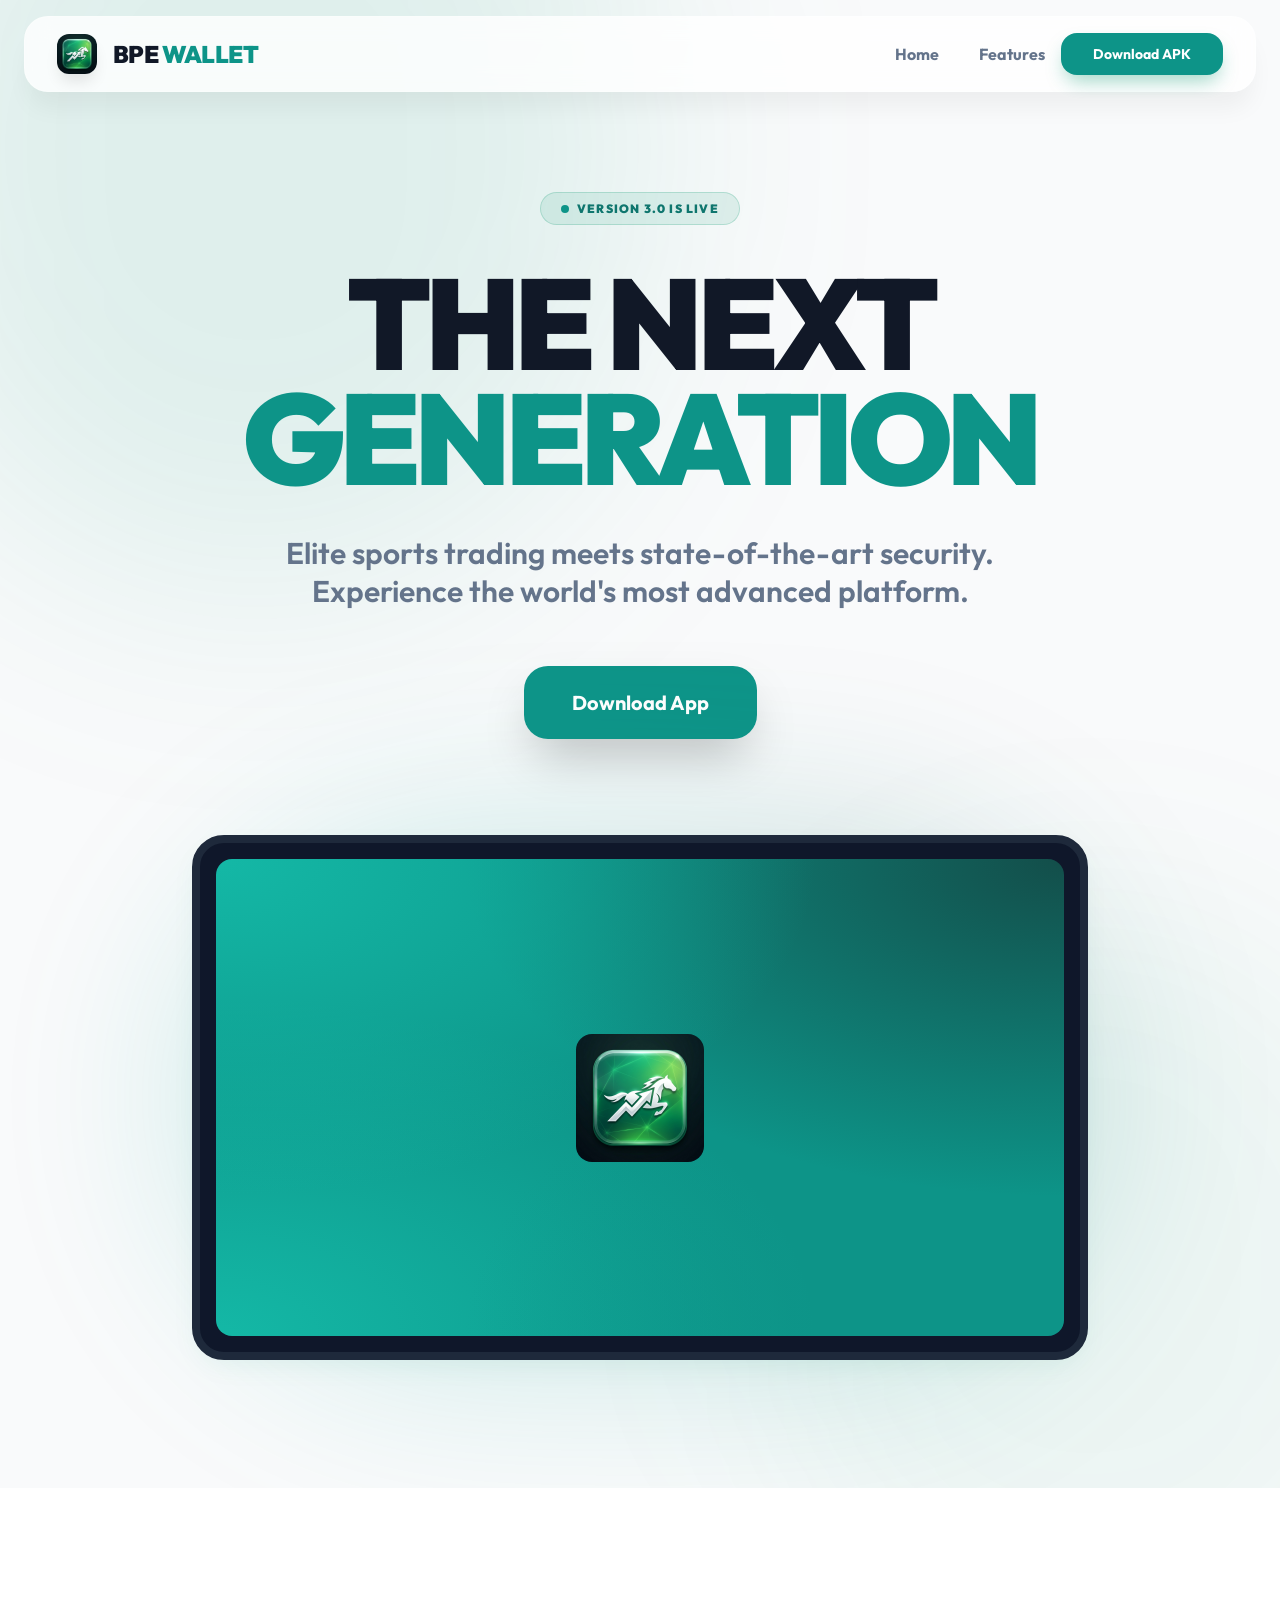
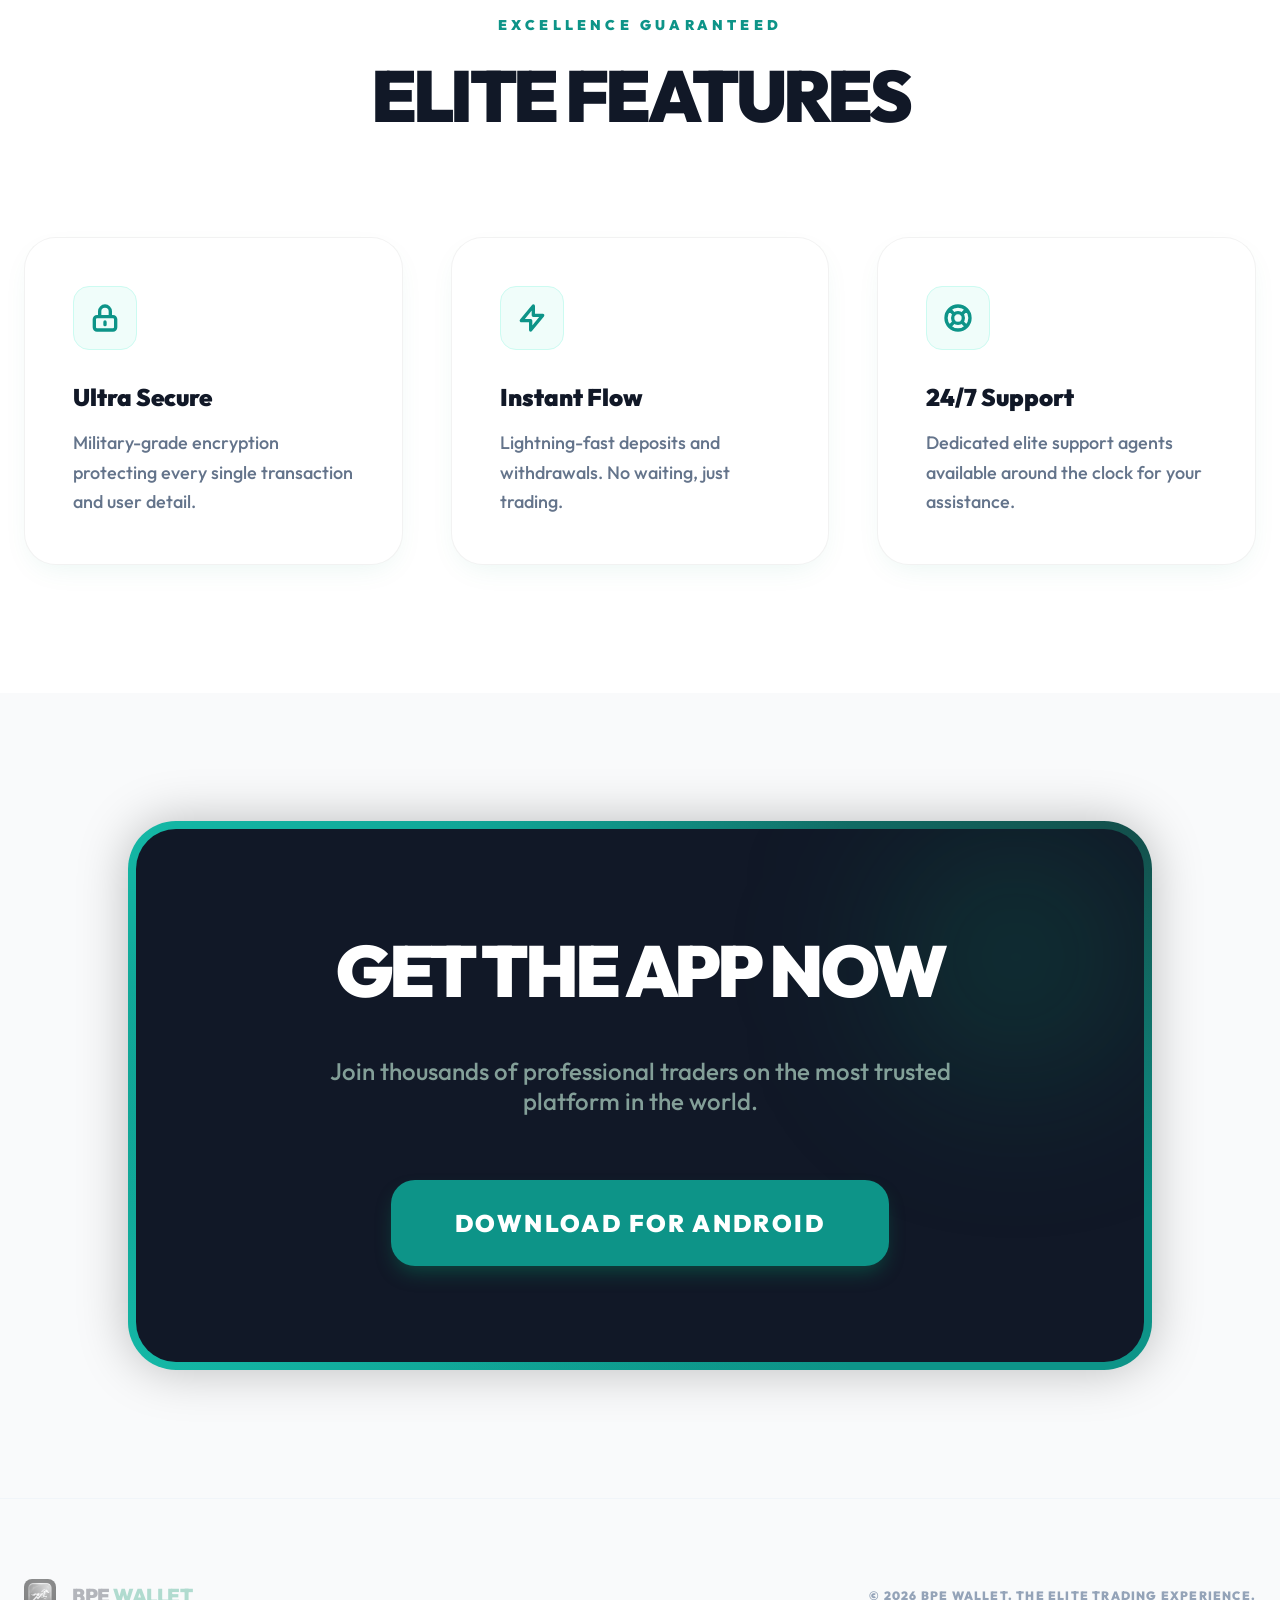
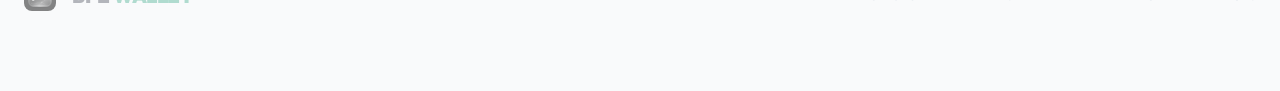
==== Bpewallet .com/index.html @ 8342073a "Add files via upload" ====
<!DOCTYPE html>
<html lang="en">
<head>
  <meta charset="UTF-8">
  <meta name="viewport" content="width=device-width, initial-scale=1.0">
  <meta name="description" content="BPE Wallet - The world's most advanced sports trading and betting platform. Premium, secure, and lightning fast.">
  <title>BPE Wallet | Elite Sports Trading</title>
  <link href="https://fonts.googleapis.com/css2?family=Outfit:wght@300;400;500;600;700;800;900&display=swap" rel="stylesheet">
  <link rel="stylesheet" href="styles.css">
</head>
<body>
  <!-- Scripts -->
  <script>
    const APP_CONFIG = {
      name: "BPE Wallet",
      apkUrl: "" // I will add the new APK URL here once you provide it
    };

    function updateDownloadLinks() {
      const downloadButtons = document.querySelectorAll('.apk-download-btn');
      downloadButtons.forEach(btn => {
        btn.href = APP_CONFIG.apkUrl;
      });
    }

    window.addEventListener('DOMContentLoaded', updateDownloadLinks);
  </script>

  <!-- NAVIGATION -->
  <header class="header">
    <div class="container">
      <div class="nav-bar glass">
        <div class="logo-group">
          <img src="betpro_app_icon.png" alt="Logo" class="nav-logo">
          <span class="nav-title">BPE <span class="text-emerald">Wallet</span></span>
        </div>
        <div class="nav-right">
          <nav class="nav-links">
            <a href="#home">Home</a>
            <a href="#features">Features</a>
          </nav>
          <a href="#download" class="apk-download-btn btn-emerald btn-small">Download APK</a>
        </div>
      </div>
    </div>
  </header>

  <!-- HERO SECTION -->
  <section id="home" class="hero">
    <div class="hero-bg-blur top-left"></div>
    <div class="hero-bg-blur bottom-right"></div>

    <div class="container text-center hero-content">
      <div class="badge animate-bounce">
        <span class="badge-dot"></span>
        <span>Version 3.0 is Live</span>
      </div>

      <h1 class="hero-title">
        THE NEXT <br />
        <span class="text-emerald">GENERATION</span>
      </h1>

      <p class="hero-subtitle">
        Elite sports trading meets state-of-the-art security. Experience the world's most advanced platform.
      </p>

      <div class="hero-actions">
        <a href="#download" class="apk-download-btn btn-emerald btn-large">
          Download App
        </a>
      </div>

      <!-- App Mockup Preview -->
      <div class="app-mockup">
        <div class="mesh-gradient mockup-glow animate-pulse-slow"></div>
        <div class="premium-card mockup-card">
          <div class="mockup-screen mesh-gradient">
            <img src="betpro_app_icon.png" class="mockup-logo animate-pulse" alt="App Logo">
          </div>
        </div>
      </div>
    </div>
  </section>

  <!-- FEATURES SECTION -->
  <section id="features" class="features">
    <div class="container">
      <div class="text-center section-header">
        <h3 class="section-subtitle">Excellence Guaranteed</h3>
        <h2 class="section-title">ELITE FEATURES</h2>
      </div>

      <div class="features-grid">
        <div class="premium-card feature-card">
          <div class="feature-icon-wrapper">
            <svg class="feature-icon" fill="none" stroke="currentColor" viewBox="0 0 24 24">
              <path stroke-linecap="round" stroke-linejoin="round" stroke-width="2.5"
                d="M12 15v2m-6 4h12a2 2 0 002-2v-6a2 2 0 00-2-2H6a2 2 0 00-2 2v6a2 2 0 002 2zm10-10V7a4 4 0 00-8 0v4h8z" />
            </svg>
          </div>
          <h4 class="feature-title">Ultra Secure</h4>
          <p class="feature-desc">Military-grade encryption protecting every single transaction and user detail.</p>
        </div>

        <div class="premium-card feature-card">
          <div class="feature-icon-wrapper">
            <svg class="feature-icon" fill="none" stroke="currentColor" viewBox="0 0 24 24">
              <path stroke-linecap="round" stroke-linejoin="round" stroke-width="2.5" d="M13 10V3L4 14h7v7l9-11h-7z" />
            </svg>
          </div>
          <h4 class="feature-title">Instant Flow</h4>
          <p class="feature-desc">Lightning-fast deposits and withdrawals. No waiting, just trading.</p>
        </div>

        <div class="premium-card feature-card">
          <div class="feature-icon-wrapper">
            <svg class="feature-icon" fill="none" stroke="currentColor" viewBox="0 0 24 24">
              <path stroke-linecap="round" stroke-linejoin="round" stroke-width="2.5"
                d="M18.364 5.636l-3.536 3.536m0 5.656l3.536 3.536M9.172 9.172L5.636 5.636m3.536 9.192l-3.536 3.536M21 12a9 9 0 11-18 0 9 9 0 0118 0zm-5 0a4 4 0 11-8 0 4 4 0 018 0z" />
            </svg>
          </div>
          <h4 class="feature-title">24/7 Support</h4>
          <p class="feature-desc">Dedicated elite support agents available around the clock for your assistance.</p>
        </div>
      </div>
    </div>
  </section>

  <!-- DOWNLOAD SECTION -->
  <section id="download" class="download-section">
    <div class="download-container">
      <div class="mesh-gradient download-wrapper">
        <div class="download-content">
          <div class="download-glow"></div>
          <div class="relative z-10">
            <h2 class="download-title">GET THE APP NOW</h2>
            <p class="download-desc">
              Join thousands of professional traders on the most trusted platform in the world.
            </p>
            <a href="#" class="apk-download-btn btn-emerald btn-massive">
              Download for Android
            </a>
          </div>
        </div>
      </div>
    </div>
  </section>

  <!-- FOOTER -->
  <footer class="footer">
    <div class="container footer-content">
      <div class="footer-logo">
        <img src="betpro_app_icon.png" alt="Logo" class="footer-icon">
        <span class="footer-title">BPE <span class="text-emerald-muted">Wallet</span></span>
      </div>
      <div class="footer-copyright">
        © 2026 BPE WALLET. THE ELITE TRADING EXPERIENCE.
      </div>
    </div>
  </footer>
</body>
</html>
---- Bpewallet .com/styles.css ----
:root {
  --emerald-50: #f0fdfa;
  --emerald-100: #ccfbf1;
  --emerald-500: #14b8a6;
  --emerald-600: #0d9488;
  --emerald-700: #0f766e;
  --emerald-800: #115e59;
  --emerald-900: #134e4a;
  --surface: #F9FAFB;
  --dark: #111827;
  --slate-100: #f1f5f9;
  --slate-400: #94a3b8;
  --slate-500: #64748b;
  --slate-800: #1e293b;
  --slate-900: #0f172a;
}

* {
  margin: 0;
  padding: 0;
  box-sizing: border-box;
}

body {
  font-family: 'Outfit', sans-serif;
  background-color: var(--surface);
  color: var(--dark);
  -webkit-font-smoothing: antialiased;
  scroll-behavior: smooth;
}

body::selection {
  background-color: var(--emerald-600);
  color: white;
}

a {
  text-decoration: none;
  color: inherit;
}

/* Utilities */
.text-center { text-align: center; }
.text-emerald { color: var(--emerald-600); }
.text-emerald-muted { color: rgba(5, 150, 105, 0.3); }
.relative { position: relative; }
.z-10 { z-index: 10; }

.container {
  max-width: 1280px;
  margin-left: auto;
  margin-right: auto;
  padding-left: 1.5rem;
  padding-right: 1.5rem;
}

/* Gradients and Effects */
.mesh-gradient {
  background-color: var(--emerald-600);
  background-image:
    radial-gradient(at 0% 0%, var(--emerald-500) 0px, transparent 50%),
    radial-gradient(at 100% 0%, var(--emerald-900) 0px, transparent 50%),
    radial-gradient(at 100% 100%, var(--emerald-600) 0px, transparent 50%),
    radial-gradient(at 0% 100%, var(--emerald-500) 0px, transparent 50%);
}

.premium-card {
  background: white;
  border: 1px solid rgba(0, 0, 0, 0.05);
  border-radius: 2rem;
  box-shadow: 0 10px 30px -10px rgba(5, 150, 105, 0.1);
  transition: all 0.4s cubic-bezier(0.4, 0, 0.2, 1);
}

.premium-card:hover {
  transform: translateY(-10px);
  box-shadow: 0 25px 50px -12px rgba(5, 150, 105, 0.2);
  border-color: rgba(5, 150, 105, 0.2);
}

.btn-emerald {
  display: inline-block;
  background: var(--emerald-600);
  color: white !important;
  box-shadow: 0 10px 20px -5px rgba(5, 150, 105, 0.4);
  transition: all 0.3s ease;
  font-weight: 700;
  text-align: center;
}

.btn-emerald:hover {
  background: var(--emerald-700);
  transform: scale(1.05);
  box-shadow: 0 15px 30px -5px rgba(5, 150, 105, 0.5);
}

.glass {
  background: rgba(255, 255, 255, 0.8);
  backdrop-filter: blur(12px);
  -webkit-backdrop-filter: blur(12px);
}

/* Animations */
@keyframes pulse-slow {
  0%, 100% { transform: scale(1); opacity: 1; }
  50% { transform: scale(1.05); opacity: 0.8; }
}

@keyframes pulse {
  0%, 100% { opacity: 1; }
  50% { opacity: 0.5; }
}

@keyframes bounce {
  0%, 100% { transform: translateY(-25%); animation-timing-function: cubic-bezier(0.8,0,1,1); }
  50% { transform: none; animation-timing-function: cubic-bezier(0,0,0.2,1); }
}

.animate-pulse-slow { animation: pulse-slow 4s infinite ease-in-out; }
.animate-pulse { animation: pulse 2s cubic-bezier(0.4, 0, 0.6, 1) infinite; }
.animate-bounce { animation: bounce 1s infinite; }

/* Navigation */
.header {
  position: fixed;
  width: 100%;
  top: 0;
  z-index: 50;
  transition: all 0.3s;
  padding-top: 1rem;
  padding-bottom: 1rem;
}

.nav-bar {
  border: 1px solid rgba(255, 255, 255, 0.2);
  border-radius: 1.5rem;
  padding: 1rem 2rem;
  display: flex;
  justify-content: space-between;
  align-items: center;
  box-shadow: 0 20px 25px -5px rgba(0, 0, 0, 0.05), 0 8px 10px -6px rgba(0, 0, 0, 0.01);
}

.logo-group {
  display: flex;
  align-items: center;
  gap: 1rem;
}

.nav-logo {
  width: 2.5rem;
  height: 2.5rem;
  border-radius: 0.75rem;
  box-shadow: 0 10px 15px -3px rgba(0, 0, 0, 0.1);
}

.nav-title {
  font-size: 1.25rem;
  font-weight: 900;
  letter-spacing: -0.025em;
  text-transform: uppercase;
}
@media (min-width: 768px) {
  .nav-title { font-size: 1.5rem; }
}

.nav-right {
  display: flex;
  align-items: center;
  gap: 1rem;
}

.nav-links {
  display: none;
  align-items: center;
  gap: 2.5rem;
  font-weight: 700;
  color: var(--slate-500);
}

@media (min-width: 768px) {
  .nav-links { display: flex; }
}

.nav-links a {
  transition: color 0.2s;
}

.nav-links a:hover {
  color: var(--emerald-600);
}

.btn-small {
  padding: 0.5rem 1rem;
  border-radius: 0.75rem;
  font-size: 0.75rem;
}
@media (min-width: 768px) {
  .btn-small {
    padding: 0.75rem 2rem;
    border-radius: 1rem;
    font-size: 0.875rem;
  }
}

/* Hero Section */
.hero {
  position: relative;
  padding-top: 8rem;
  padding-bottom: 4rem;
  padding-left: 1rem;
  padding-right: 1rem;
  overflow: hidden;
}
@media (min-width: 768px) {
  .hero {
    padding-top: 12rem;
    padding-bottom: 8rem;
    padding-left: 1.5rem;
    padding-right: 1.5rem;
  }
}

.hero-bg-blur {
  position: absolute;
  border-radius: 9999px;
  z-index: 1;
}

.hero-bg-blur.top-left {
  top: -20%;
  left: -10%;
  width: 60%;
  height: 60%;
  background-color: rgba(5, 150, 105, 0.1);
  filter: blur(120px);
}

.hero-bg-blur.bottom-right {
  bottom: -10%;
  right: -10%;
  width: 50%;
  height: 50%;
  background-color: rgba(5, 150, 105, 0.05);
  filter: blur(100px);
}

.hero-content {
  position: relative;
  z-index: 10;
  max-width: 72rem;
}

.badge {
  display: inline-flex;
  align-items: center;
  gap: 0.5rem;
  padding: 0.5rem 1.25rem;
  border-radius: 9999px;
  background-color: rgba(5, 150, 105, 0.1);
  border: 1px solid rgba(5, 150, 105, 0.2);
  color: var(--emerald-700);
  font-size: 0.75rem;
  font-weight: 900;
  letter-spacing: 0.1em;
  text-transform: uppercase;
  margin-bottom: 2.5rem;
}

.badge-dot {
  width: 0.5rem;
  height: 0.5rem;
  background-color: var(--emerald-600);
  border-radius: 9999px;
}

.hero-title {
  font-size: 2.75rem;
  line-height: 0.9;
  font-weight: 900;
  letter-spacing: -0.05em;
  margin-bottom: 2rem;
}

@media (min-width: 768px) {
  .hero-title { font-size: 6rem; margin-bottom: 2.5rem; }
}
@media (min-width: 1024px) {
  .hero-title { font-size: 8rem; }
}

.hero-subtitle {
  font-size: 1.25rem;
  margin-bottom: 3.5rem;
  color: var(--slate-500);
  font-weight: 600;
  max-width: 48rem;
  margin-left: auto;
  margin-right: auto;
  line-height: 1.25;
}

@media (min-width: 768px) {
  .hero-subtitle { font-size: 1.875rem; }
}

.hero-actions {
  display: flex;
  flex-direction: column;
  justify-content: center;
  align-items: center;
  gap: 1.5rem;
}

@media (min-width: 640px) {
  .hero-actions { flex-direction: row; }
}

.btn-large {
  padding: 1rem 2rem;
  border-radius: 1rem;
  font-size: 1.125rem;
  width: 100%;
  box-shadow: 0 25px 50px -12px rgba(0, 0, 0, 0.25);
}

@media (min-width: 640px) {
  .btn-large { width: auto; padding: 1.5rem 3rem; font-size: 1.25rem; border-radius: 1.5rem; }
}

/* App Mockup */
.app-mockup {
  margin-top: 6rem;
  position: relative;
  max-width: 56rem;
  margin-left: auto;
  margin-right: auto;
}

.mockup-glow {
  position: absolute;
  top: 0;
  right: 0;
  bottom: 0;
  left: 0;
  filter: blur(100px);
  opacity: 0.2;
  border-radius: 9999px;
}

.mockup-card {
  padding: 1rem;
  position: relative;
  background-color: var(--slate-900);
  overflow: hidden;
  border: 8px solid var(--slate-800);
}

.mockup-screen {
  aspect-ratio: 16 / 9;
  width: 100%;
  display: flex;
  align-items: center;
  justify-content: center;
  border-radius: 1rem;
}

.mockup-logo {
  width: 8rem;
  height: 8rem;
  border-radius: 1rem;
}

/* Features */
.features {
  padding-top: 8rem;
  padding-bottom: 8rem;
  background-color: white;
}

.section-header {
  margin-bottom: 6rem;
}

.section-subtitle {
  color: var(--emerald-600);
  font-weight: 900;
  letter-spacing: 0.3em;
  margin-bottom: 1rem;
  font-size: 0.875rem;
  text-transform: uppercase;
}

.section-title {
  font-size: 3rem;
  font-weight: 900;
  letter-spacing: -0.05em;
}

@media (min-width: 768px) {
  .section-title { font-size: 4.5rem; }
}

.features-grid {
  display: grid;
  gap: 3rem;
}

@media (min-width: 768px) {
  .features-grid { grid-template-columns: repeat(3, minmax(0, 1fr)); }
}

.feature-card {
  padding: 3rem;
  text-align: left;
}

.feature-icon-wrapper {
  width: 4rem;
  height: 4rem;
  background-color: var(--emerald-50);
  border-radius: 1rem;
  display: flex;
  align-items: center;
  justify-content: center;
  margin-bottom: 2rem;
  border: 1px solid var(--emerald-100);
}

.feature-icon {
  width: 2rem;
  height: 2rem;
  color: var(--emerald-600);
}

.feature-title {
  font-size: 1.5rem;
  font-weight: 900;
  margin-bottom: 1rem;
}

.feature-desc {
  color: var(--slate-500);
  font-size: 1.125rem;
  font-weight: 500;
  line-height: 1.625;
}

/* Download Section */
.download-section {
  padding-top: 8rem;
  padding-bottom: 8rem;
  padding-left: 1.5rem;
  padding-right: 1.5rem;
}

.download-container {
  max-width: 64rem;
  margin-left: auto;
  margin-right: auto;
}

.download-wrapper {
  padding: 0.25rem;
  border-radius: 3rem;
  box-shadow: 0 0 50px rgba(0, 0, 0, 0.25);
}

@media (min-width: 768px) {
  .download-wrapper { padding: 0.5rem; }
}

.download-content {
  background-color: var(--dark);
  border-radius: 1.5rem;
  padding: 2.5rem 1.5rem;
  text-align: center;
  overflow: hidden;
  position: relative;
}

@media (min-width: 768px) {
  .download-content { padding: 6rem; border-radius: 2.5rem; }
}

.download-glow {
  position: absolute;
  top: 0;
  right: 0;
  width: 16rem;
  height: 16rem;
  background-color: rgba(5, 150, 105, 0.2);
  filter: blur(80px);
  border-radius: 9999px;
}

.download-title {
  font-size: 2.25rem;
  font-weight: 900;
  color: white;
  margin-bottom: 2.5rem;
  letter-spacing: -0.05em;
}

@media (min-width: 768px) {
  .download-title { font-size: 4.5rem; }
}

.download-desc {
  color: rgba(209, 250, 229, 0.6);
  font-size: 1.25rem;
  margin-bottom: 4rem;
  font-weight: 500;
  max-width: 42rem;
  margin-left: auto;
  margin-right: auto;
}

@media (min-width: 768px) {
  .download-desc { font-size: 1.5rem; }
}

.btn-massive {
  padding: 1.25rem 2rem;
  border-radius: 1rem;
  font-size: 1.125rem;
  font-weight: 900;
  text-transform: uppercase;
  letter-spacing: 0.1em;
  display: block;
}
@media (min-width: 768px) {
  .btn-massive {
    padding: 1.75rem 4rem;
    border-radius: 1.5rem;
    font-size: 1.5rem;
    display: inline-block;
  }
}

/* Footer */
.footer {
  padding-top: 5rem;
  padding-bottom: 5rem;
  border-top: 1px solid var(--slate-100);
}

.footer-content {
  display: flex;
  flex-direction: column;
  justify-content: space-between;
  align-items: center;
  gap: 3rem;
}

@media (min-width: 768px) {
  .footer-content { flex-direction: row; }
}

.footer-logo {
  display: flex;
  align-items: center;
  gap: 1rem;
}

.footer-icon {
  width: 2rem;
  height: 2rem;
  opacity: 0.5;
  filter: grayscale(100%);
  transition: all 0.3s;
  border-radius: 0.5rem;
}

.footer-icon:hover {
  filter: grayscale(0%);
  opacity: 1;
}

.footer-title {
  font-size: 1.25rem;
  font-weight: 900;
  color: rgba(17, 24, 39, 0.3);
  text-transform: uppercase;
  letter-spacing: -0.025em;
}

.footer-copyright {
  color: var(--slate-400);
  font-size: 0.75rem;
  font-weight: 900;
  letter-spacing: 0.1em;
  text-transform: uppercase;
}
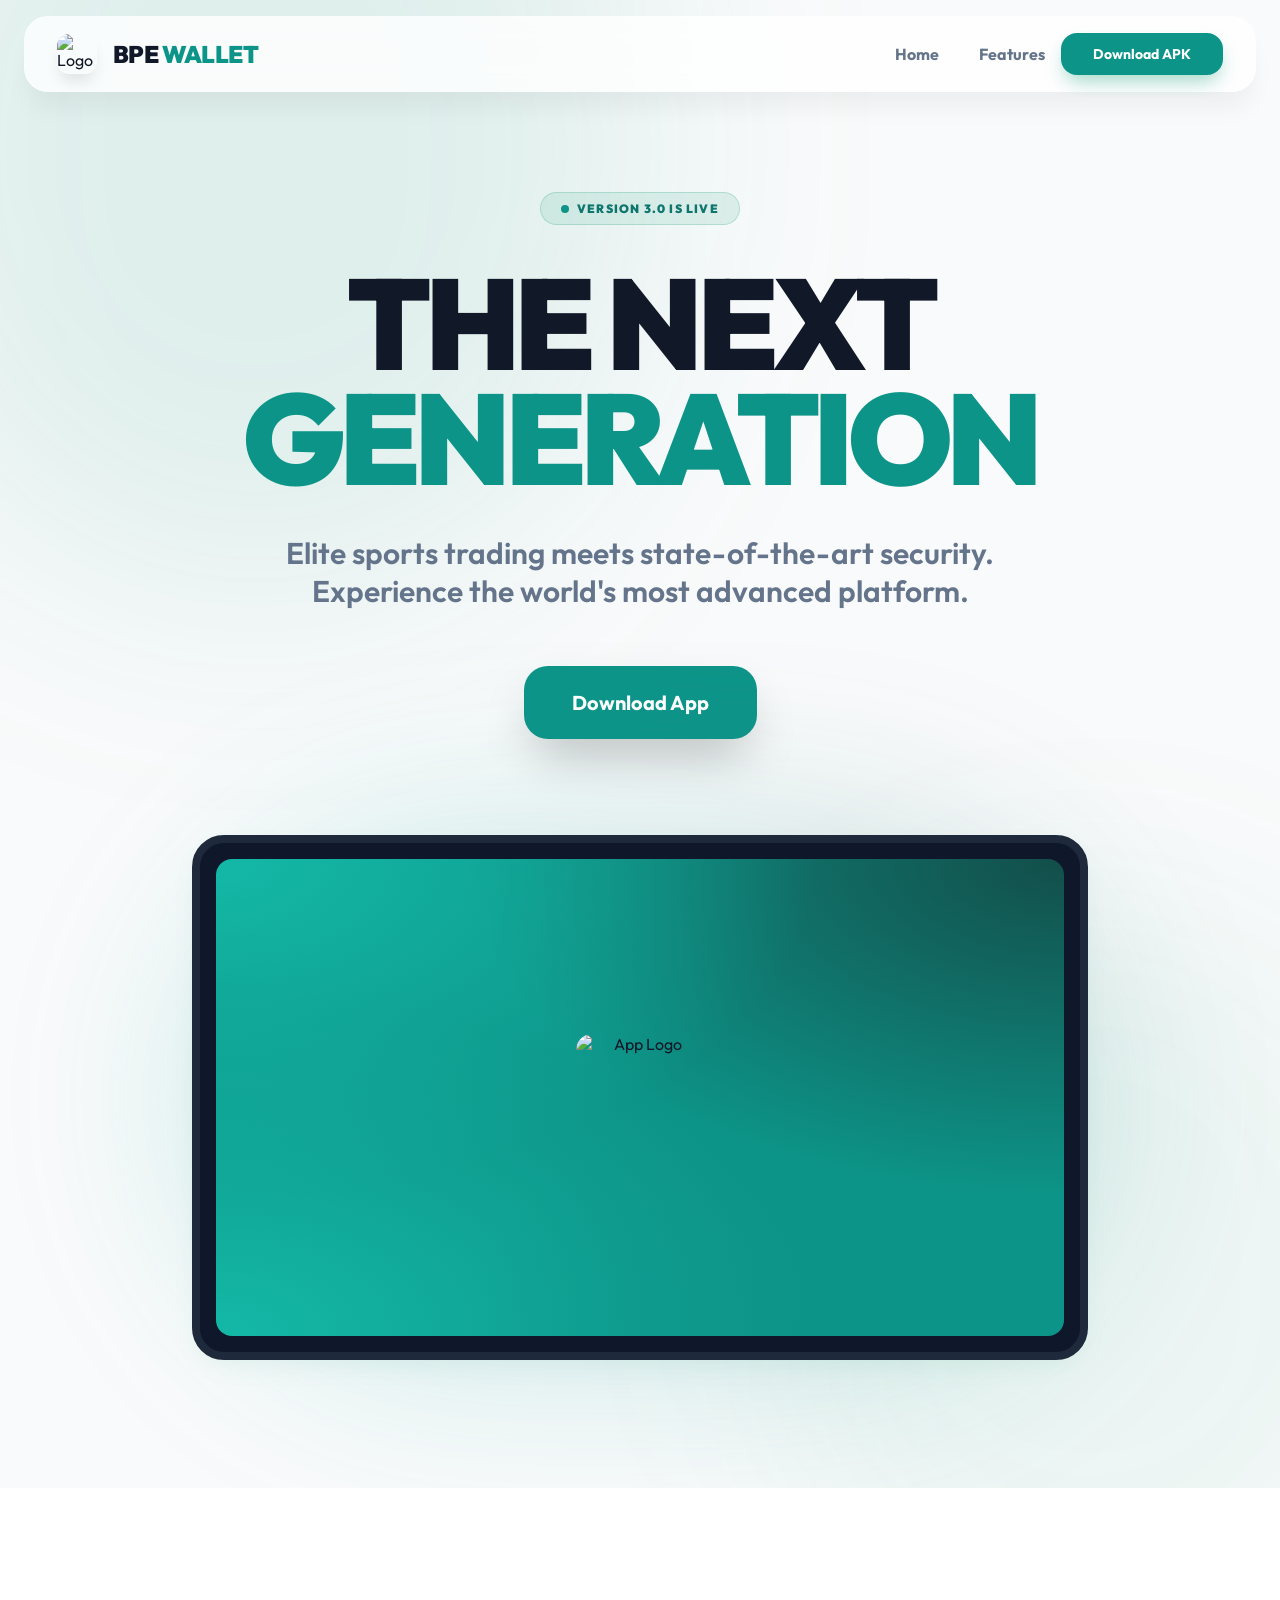
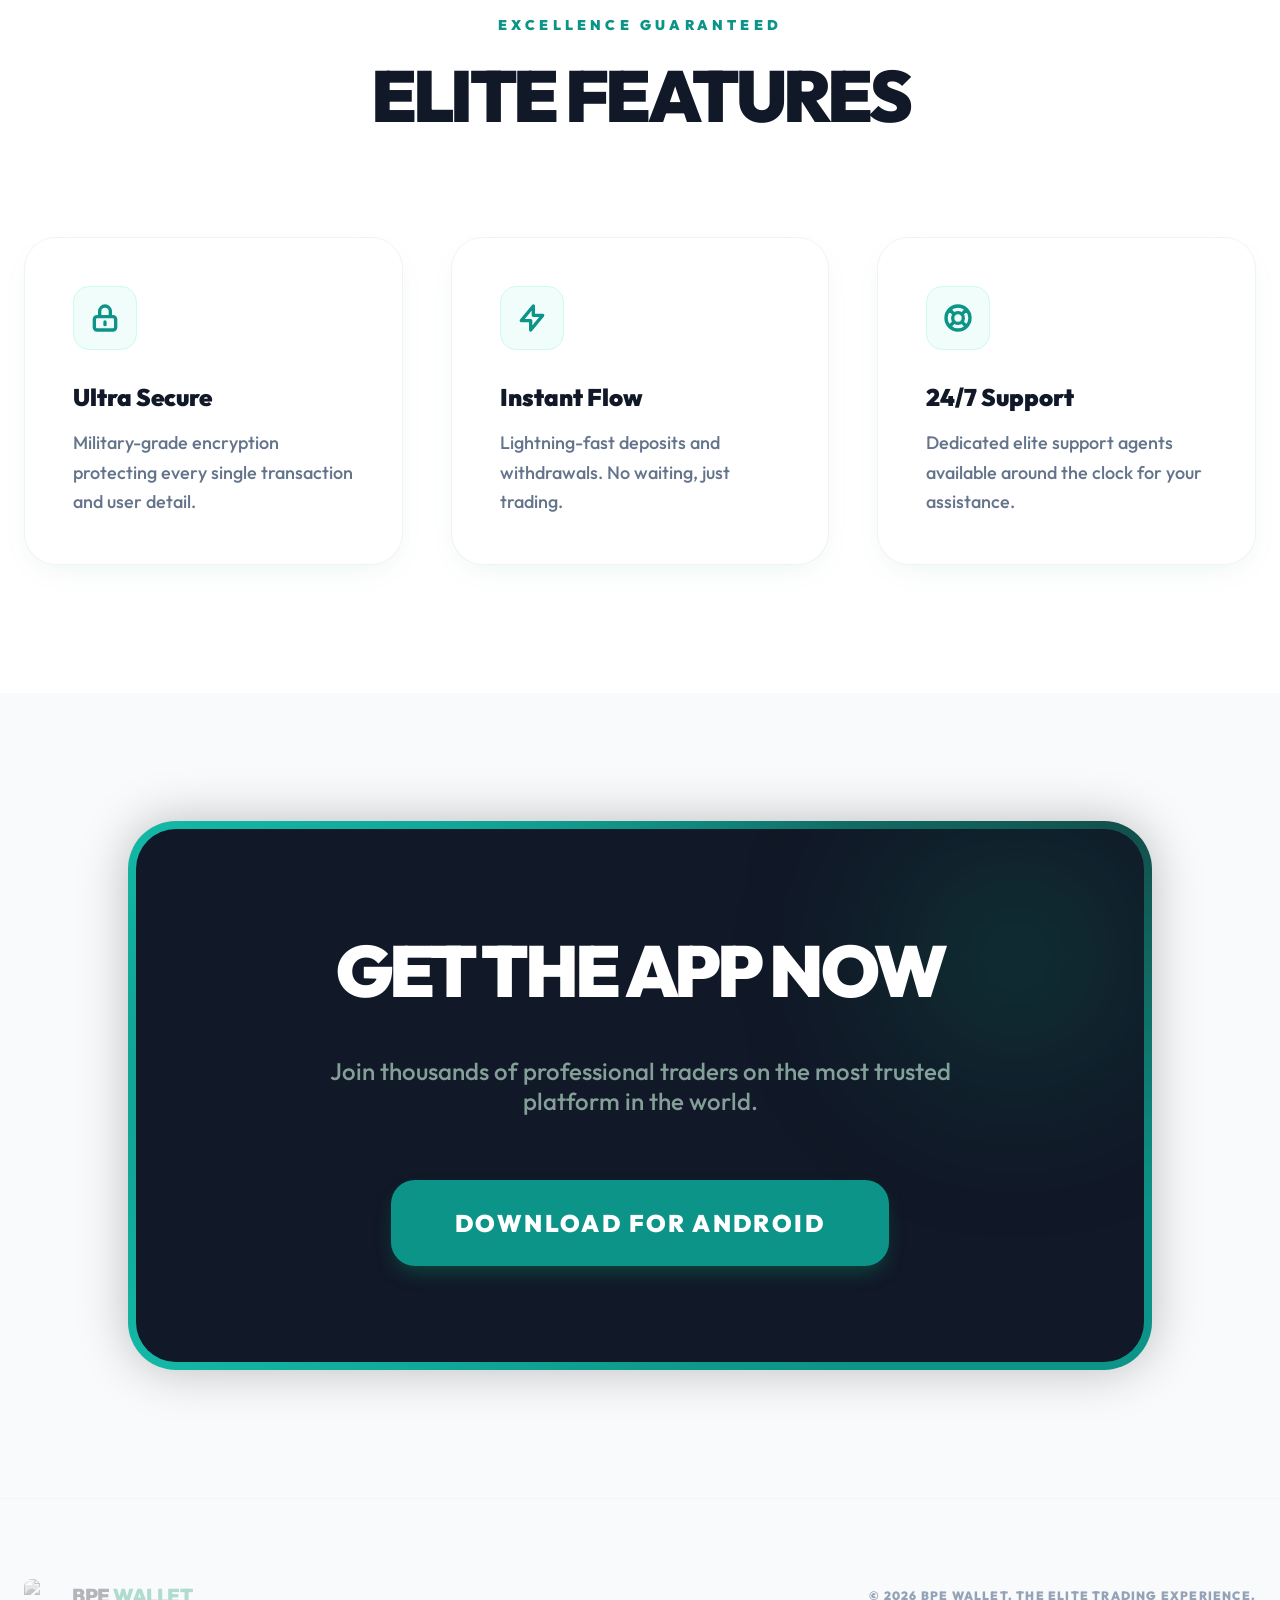
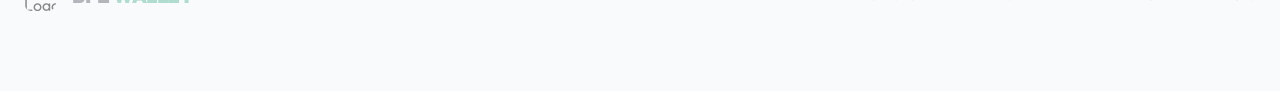
==== commit 9b370bad: "Update logo references to bpe_logo.png" ====
--- a/Bpewallet .com/index.html
+++ b/Bpewallet .com/index.html
@@ -31,7 +31,7 @@
     <div class="container">
       <div class="nav-bar glass">
         <div class="logo-group">
-          <img src="betpro_app_icon.png" alt="Logo" class="nav-logo">
+          <img src="bpe_logo.png" alt="Logo" class="nav-logo">
           <span class="nav-title">BPE <span class="text-emerald">Wallet</span></span>
         </div>
         <div class="nav-right">
@@ -76,7 +76,7 @@
         <div class="mesh-gradient mockup-glow animate-pulse-slow"></div>
         <div class="premium-card mockup-card">
           <div class="mockup-screen mesh-gradient">
-            <img src="betpro_app_icon.png" class="mockup-logo animate-pulse" alt="App Logo">
+            <img src="bpe_logo.png" class="mockup-logo animate-pulse" alt="App Logo">
           </div>
         </div>
       </div>
@@ -151,7 +151,7 @@
   <footer class="footer">
     <div class="container footer-content">
       <div class="footer-logo">
-        <img src="betpro_app_icon.png" alt="Logo" class="footer-icon">
+        <img src="bpe_logo.png" alt="Logo" class="footer-icon">
         <span class="footer-title">BPE <span class="text-emerald-muted">Wallet</span></span>
       </div>
       <div class="footer-copyright">
